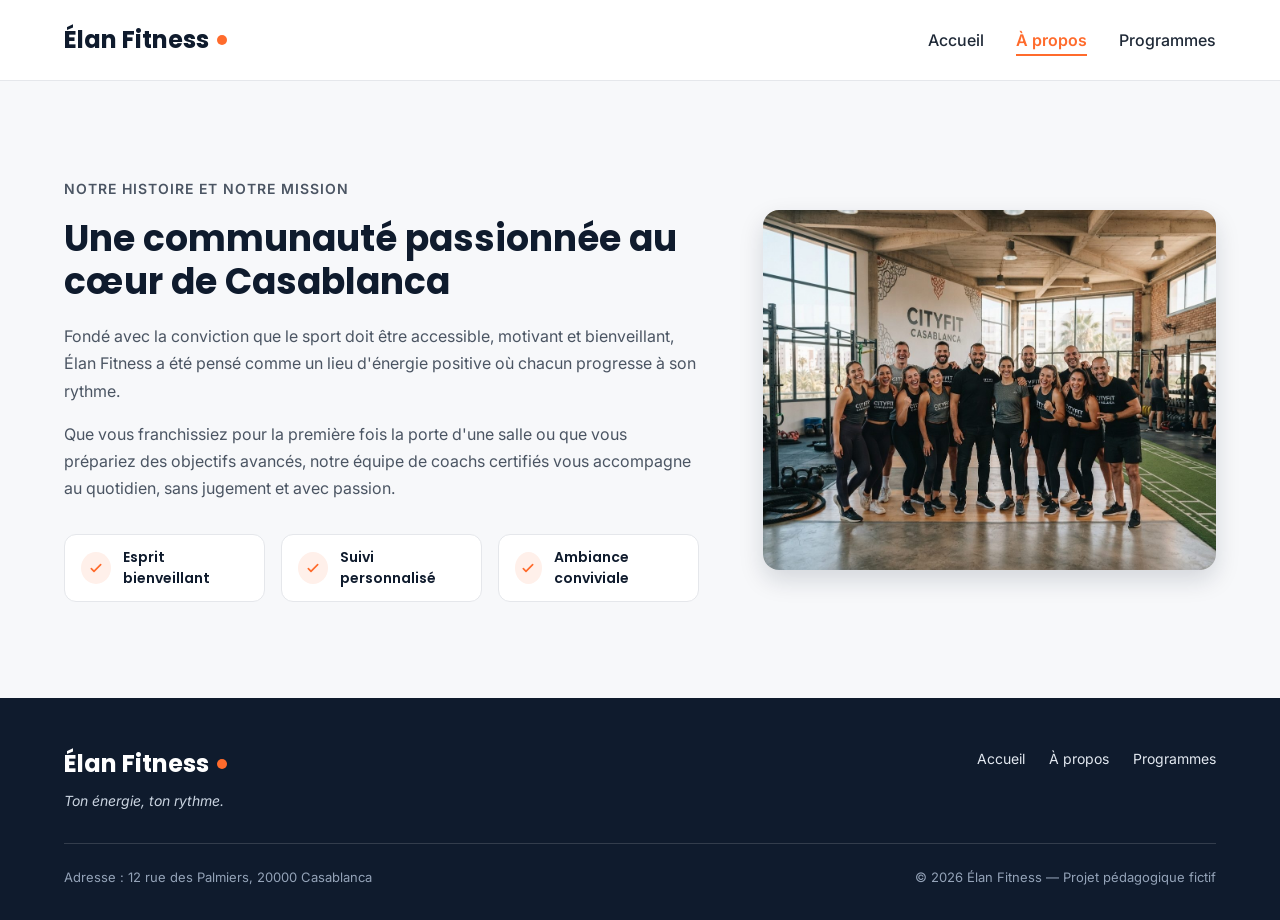
==== about.html @ 5446af3e "brave 1" ====
<!DOCTYPE html>
<html lang="fr">
<head>
  <meta charset="UTF-8">
  <meta name="viewport" content="width=device-width, initial-scale=1">
  <meta name="description" content="Élan Fitness, salle de sport à Casablanca : musculation, yoga, cardio et boxe fitness avec des coachs diplômés. Réservez votre cours d'essai gratuit.">
  <title>Élan Fitness | Salle de sport à Casablanca</title>

  <link rel="preconnect" href="https://fonts.googleapis.com">
  <link rel="preconnect" href="https://fonts.gstatic.com" crossorigin>
  <link href="https://fonts.googleapis.com/css2?family=Inter:wght@400;500;600&family=Poppins:wght@600;700;800&display=swap" rel="stylesheet">

  <link rel="stylesheet" href="style.css">
</head>

<body>

  <header class="en-tete">
    <div class="conteneur en-tete-contenu">
      <a href="about.html" class="logo">Élan Fitness</a>

      <nav aria-label="Navigation principale">
        <ul class="menu">
          <li><a href="index.html" >Accueil</a></li>
          <li><a href="about.html"class="lien-actif">À propos</a></li>
          <li><a href="prog.html">Programmes</a></li>
        </ul>
        </ul>
      </nav>
    </div>
  </header>

  <main>
    <section id="a-propos" class="section">
      <div class="conteneur apropos-contenu">

        <div class="apropos-texte">
          <p class="sur-titre">Notre histoire et notre mission</p>
          <h2>Une communauté passionnée au cœur de Casablanca</h2>
          <p>
            Fondé avec la conviction que le sport doit être accessible, motivant et bienveillant,
            Élan Fitness a été pensé comme un lieu d'énergie positive où chacun progresse à son rythme.
          </p>
          <p>
            Que vous franchissiez pour la première fois la porte d'une salle ou que vous prépariez des
            objectifs avancés, notre équipe de coachs certifiés vous accompagne au quotidien, sans
            jugement et avec passion.
          </p>

          <ul class="valeurs">
            <li class="valeur">
              <div class="icone icone-petite"><img src="img/icone-check.svg" alt=""></div>
              <span>Esprit bienveillant</span>
            </li>
            <li class="valeur">
              <div class="icone icone-petite"><img src="img/icone-check.svg" alt=""></div>
              <span>Suivi personnalisé</span>
            </li>
            <li class="valeur">
              <div class="icone icone-petite"><img src="img/icone-check.svg" alt=""></div>
              <span>Ambiance conviviale</span>
            </li>
          </ul>
        </div>

        <img class="apropos-image" src="img/equipe.jpg" alt="L'équipe de coachs d'Élan Fitness réunie dans la salle">

      </div>
    </section>
      <footer class="pied-de-page">
    <div class="conteneur">

      <div class="pied-haut">
        <div>
          <p class="logo logo-clair">Élan Fitness</p>
          <p class="slogan">Ton énergie, ton rythme.</p>
        </div>

        <nav aria-label="Navigation du pied de page">
          <ul class="menu menu-pied">
            <li><a href="#accueil">Accueil</a></li>
            <li><a href="#a-propos">À propos</a></li>
            <li><a href="#programmes">Programmes</a></li>
          </ul>
        </nav>
      </div>

      <div class="pied-bas">
        <p>Adresse : 12 rue des Palmiers, 20000 Casablanca</p>
        <p>&copy; 2026 Élan Fitness — Projet pédagogique fictif</p>
      </div>

    </div>
  </footer>

</body>
</html>
---- style.css ----
* {
  box-sizing: border-box;
  margin: 0;
  padding: 0;
}

html {
  scroll-behavior: smooth;
}

body {
  font-family: 'Inter', Arial, sans-serif;
  font-size: 16px;
  line-height: 1.5;
  color: #1F2937;
  background-color: #F7F8FA;
}

h1, h2, h3, h4 {
  font-family: 'Poppins', Arial, sans-serif;
  color: #0F1B2D;
}

a {
  color: inherit;
  text-decoration: none;
}

ul {
  list-style: none;
}

img {
  display: block;
  max-width: 100%;
}

a:focus-visible,
button:focus-visible {
  outline: 3px solid #FF6B2C;
  outline-offset: 2px;
}

.conteneur {
  width: 100%;
  max-width: 1200px;
  margin: 0 auto;
  padding: 0 24px;
}

.section {
  padding: 96px 0;
}

.section-blanche {
  background-color: #FFFFFF;
  border-top: 1px solid #E5E7EB;
  border-bottom: 1px solid #E5E7EB;
}

.section-titre {
  max-width: 640px;
  margin: 0 auto 64px;
  text-align: center;
}

.section-titre h2 {
  font-size: 32px;
  margin-bottom: 16px;
}

.section-titre h3 {
  font-size: 26px;
  margin-bottom: 12px;
}

.section-titre p {
  color: #4B5563;
}

.sur-titre {
  font-size: 14px;
  font-weight: 600;
  color: #FF6B2C;
  text-transform: uppercase;
  letter-spacing: 1px;
  margin-bottom: 12px;
}

.bouton {
  display: inline-block;
  padding: 14px 28px;
  border-radius: 8px;
  font-size: 16px;
  font-weight: 600;
  text-align: center;
  cursor: pointer;
}

.bouton-principal {
  background-color: #FF6B2C;
  border: 1px solid #FF6B2C;
  color: #FFFFFF;
}

.bouton-principal:hover {
  background-color: #F05817;
}

.bouton-secondaire {
  background-color: #FFFFFF;
  border: 1px solid #0F1B2D;
  color: #0F1B2D;
}

.bouton-secondaire:hover {
  background-color: #F3F4F6;
}

.cartes {
  display: flex;
  gap: 24px;
}

.carte {
  flex: 1;
  background-color: #FFFFFF;
  border: 1px solid #E5E7EB;
  border-radius: 12px;
  box-shadow: 0 1px 3px rgba(15, 27, 45, 0.08);
}

.icone {
  width: 48px;
  height: 48px;
  background-color: #FFF0EA;
  border-radius: 8px;
  display: flex;
  align-items: center;
  justify-content: center;
}

.icone img {
  width: 24px;
  height: 24px;
}

.icone-petite {
  width: 32px;
  height: 32px;
  border-radius: 50%;
}

.icone-petite img {
  width: 16px;
  height: 16px;
}

.en-tete {
  position: sticky;
  top: 0;
  z-index: 10;
  background-color: #FFFFFF;
  border-bottom: 1px solid #E5E7EB;
}

.en-tete-contenu {
  height: 80px;
  display: flex;
  align-items: center;
  justify-content: space-between;
}

.logo {
  display: flex;
  align-items: center;
  font-family: 'Poppins', Arial, sans-serif;
  font-size: 24px;
  font-weight: 700;
  color: #0F1B2D;
}

.logo::after {
  content: "";
  width: 10px;
  height: 10px;
  margin-left: 8px;
  background-color: #FF6B2C;
  border-radius: 50%;
}

.menu {
  display: flex;
  gap: 32px;
}

.menu a {
  font-weight: 500;
  padding-bottom: 4px;
  border-bottom: 2px solid transparent;
}

.menu a:hover {
  color: #FF6B2C;
}

.menu .lien-actif {
  color: #FF6B2C;
  font-weight: 600;
  border-bottom-color: #FF6B2C;
}

.hero {
  padding: 64px 0 96px;
}

.hero-contenu {
  display: flex;
  align-items: center;
  gap: 32px;
}

.hero-texte {
  flex: 7;
}

.hero-texte h1 {
  font-size: 48px;
  font-weight: 800;
  line-height: 1.2;
  margin-bottom: 24px;
}

.hero-description {
  max-width: 520px;
  font-size: 18px;
  line-height: 1.6;
  color: #4B5563;
  margin-bottom: 32px;
}

.boutons {
  display: flex;
  flex-wrap: wrap;
  gap: 16px;
}

.hero-image {
  flex: 5;
  min-width: 0;
  height: 400px;
  object-fit: cover;
  border-radius: 16px;
  border: 1px solid #E5E7EB;
  box-shadow: 0 10px 25px rgba(15, 27, 45, 0.15);
}

.chiffres {
  display: flex;
  margin-top: 64px;
  padding: 32px;
  background-color: #FFFFFF;
  border: 1px solid #E5E7EB;
  border-radius: 12px;
  box-shadow: 0 1px 3px rgba(15, 27, 45, 0.08);
}

.chiffre {
  flex: 1;
  text-align: center;
  font-weight: 500;
  color: #0F1B2D;
}

.chiffre + .chiffre {
  border-left: 1px solid #E5E7EB;
}

.chiffre-nombre {
  font-family: 'Poppins', Arial, sans-serif;
  font-size: 36px;
  font-weight: 800;
  color: #FF6B2C;
}

.carte-avantage {
  padding: 24px;
  background-color: #F7F8FA;
  box-shadow: none;
}

.carte-avantage .icone {
  margin-bottom: 20px;
}

.carte-avantage h3 {
  font-size: 20px;
  margin-bottom: 8px;
}

.carte-avantage p {
  color: #4B5563;
  line-height: 1.6;
}

.apropos-contenu {
  display: flex;
  align-items: center;
  gap: 64px;
}

.apropos-texte {
  flex: 7;
}

.apropos-texte h2 {
  font-size: 36px;
  line-height: 1.2;
  margin-bottom: 20px;
}

.apropos-texte p {
  color: #4B5563;
  line-height: 1.7;
  margin-bottom: 16px;
}

.valeurs {
  display: flex;
  gap: 16px;
  margin-top: 32px;
}

.valeur {
  flex: 1;
  display: flex;
  align-items: center;
  gap: 12px;
  padding: 12px 16px;
  background-color: #FFFFFF;
  border: 1px solid #E5E7EB;
  border-radius: 12px;
  font-family: 'Poppins', Arial, sans-serif;
  font-size: 14px;
  font-weight: 600;
  color: #0F1B2D;
}

.apropos-image {
  flex: 5;
  min-width: 0;
  height: 360px;
  object-fit: cover;
  border-radius: 16px;
  box-shadow: 0 10px 25px rgba(15, 27, 45, 0.15);
}

.carte-programme {
  display: flex;
  flex-direction: column;
  overflow: hidden;
}

.carte-programme > img {
  width: 100%;
  height: 200px;
  object-fit: cover;
}

.programme-corps {
  flex: 1;
  display: flex;
  flex-direction: column;
  padding: 20px;
}

.programme-corps h3 {
  font-size: 20px;
  margin-bottom: 8px;
}

.programme-corps p {
  font-size: 15px;
  color: #4B5563;
}

.etiquette {
  align-self: flex-start;
  padding: 4px 10px;
  margin-bottom: 12px;
  border-radius: 6px;
  font-size: 12px;
  font-weight: 600;
}

.etiquette-orange {
  background-color: #FFEDE5;
  color: #C2410C;
}

.etiquette-bleue {
  background-color: #DBEAFE;
  color: #1D4ED8;
}

.etiquette-verte {
  background-color: #D1FAE5;
  color: #047857;
}

.programme-corps .duree {
  display: flex;
  align-items: center;
  gap: 8px;
  margin-top: auto;
  padding-top: 16px;
  border-top: 1px solid #E5E7EB;
  font-size: 13px;
  font-weight: 600;
  color: #0F1B2D;
}

.programme-corps h3 + p {
  margin-bottom: 16px;
}

.duree img {
  width: 16px;
  height: 16px;
}

.formules {
  margin-top: 96px;
}

.formule {
  position: relative;
  display: flex;
  flex-direction: column;
  padding: 28px;
}

.formule h4 {
  font-size: 20px;
}

.prix {
  margin: 8px 0 16px;
  font-family: 'Poppins', Arial, sans-serif;
  font-size: 30px;
  font-weight: 800;
  color: #FF6B2C;
}

.prix span {
  font-family: 'Inter', Arial, sans-serif;
  font-size: 16px;
  font-weight: 500;
  color: #4B5563;
}

.prix-note {
  margin: -8px 0 16px;
  font-size: 13px;
  color: #4B5563;
}

.formule-liste {
  flex: 1;
  margin-bottom: 24px;
}

.formule-liste li {
  padding-left: 28px;
  margin-bottom: 12px;
  font-size: 15px;
  background-image: url('img/icone-check.svg');
  background-repeat: no-repeat;
  background-position: left center;
  background-size: 16px;
}

.formule .bouton {
  display: block;
}

.formule-populaire {
  border: 2px solid #FF6B2C;
  box-shadow: 0 10px 25px rgba(255, 107, 44, 0.2);
}

.badge-populaire {
  position: absolute;
  top: -14px;
  left: 50%;
  transform: translateX(-50%);
  padding: 4px 14px;
  background-color: #FF6B2C;
  border-radius: 999px;
  font-size: 12px;
  font-weight: 700;
  text-transform: uppercase;
  color: #FFFFFF;
}

.pied-de-page {
  padding: 48px 0 32px;
  background-color: #0F1B2D;
  color: #FFFFFF;
}

.pied-haut {
  display: flex;
  justify-content: space-between;
  align-items: flex-start;
  padding-bottom: 32px;
  border-bottom: 1px solid rgba(255, 255, 255, 0.15);
}

.logo-clair {
  color: #FFFFFF;
}

.slogan {
  margin-top: 8px;
  font-size: 14px;
  font-style: italic;
  color: #CBD5E1;
}

.menu-pied {
  gap: 24px;
}

.menu-pied a {
  font-size: 14px;
  font-weight: 400;
  color: #E2E8F0;
}

.pied-bas {
  display: flex;
  justify-content: space-between;
  margin-top: 24px;
  font-size: 13px;
  color: #94A3B8;
}
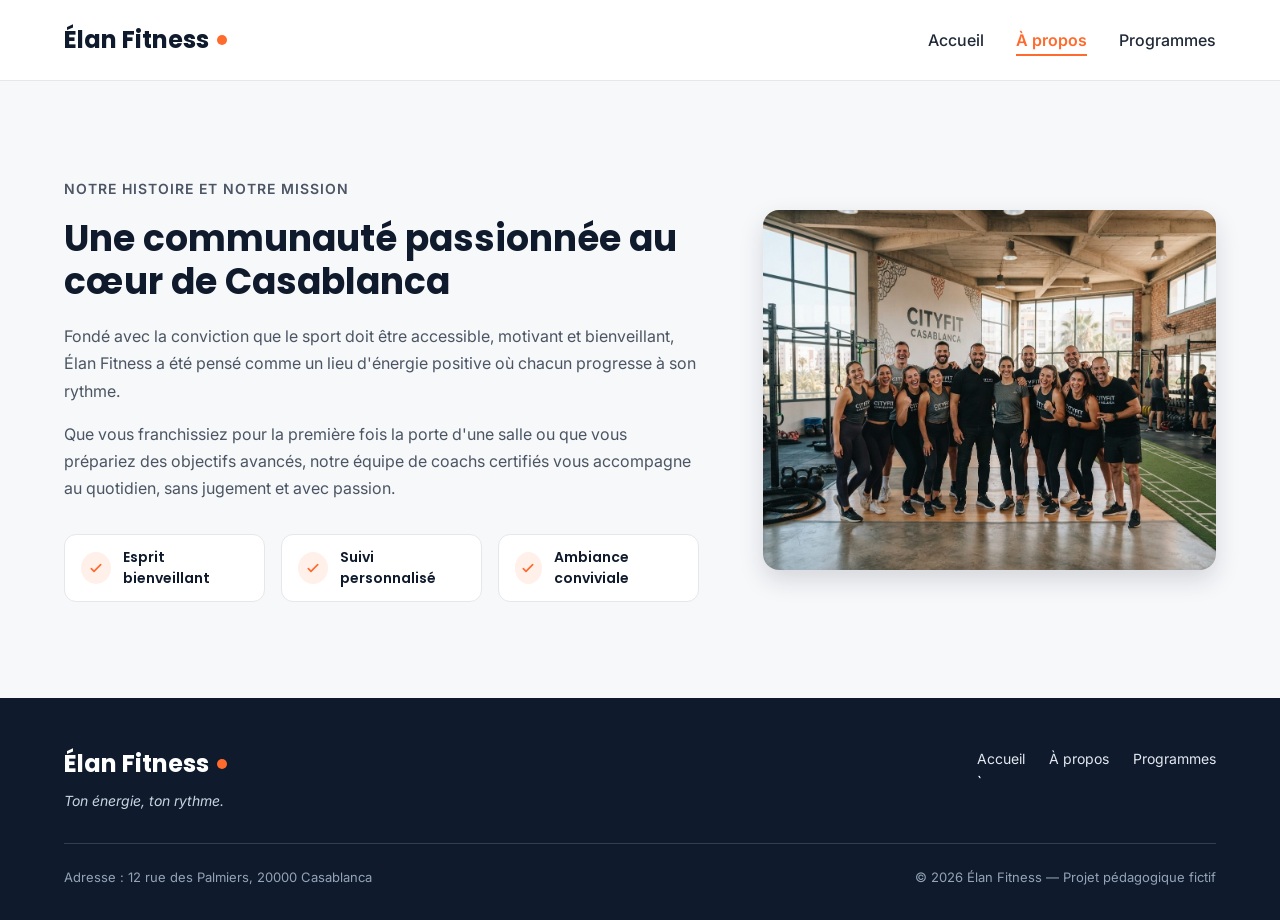
==== commit 39978d14: "update HTML" ====
--- a/about.html
+++ b/about.html
@@ -78,10 +78,10 @@
 
         <nav aria-label="Navigation du pied de page">
           <ul class="menu menu-pied">
-            <li><a href="#accueil">Accueil</a></li>
-            <li><a href="#a-propos">À propos</a></li>
-            <li><a href="#programmes">Programmes</a></li>
-          </ul>
+            <li><a href="index.html">Accueil</a></li>
+            <li><a href="about.html">À propos</a></li>
+            <li><a href="prog.html">Programmes</a></li>
+          </ul>`
         </nav>
       </div>
 
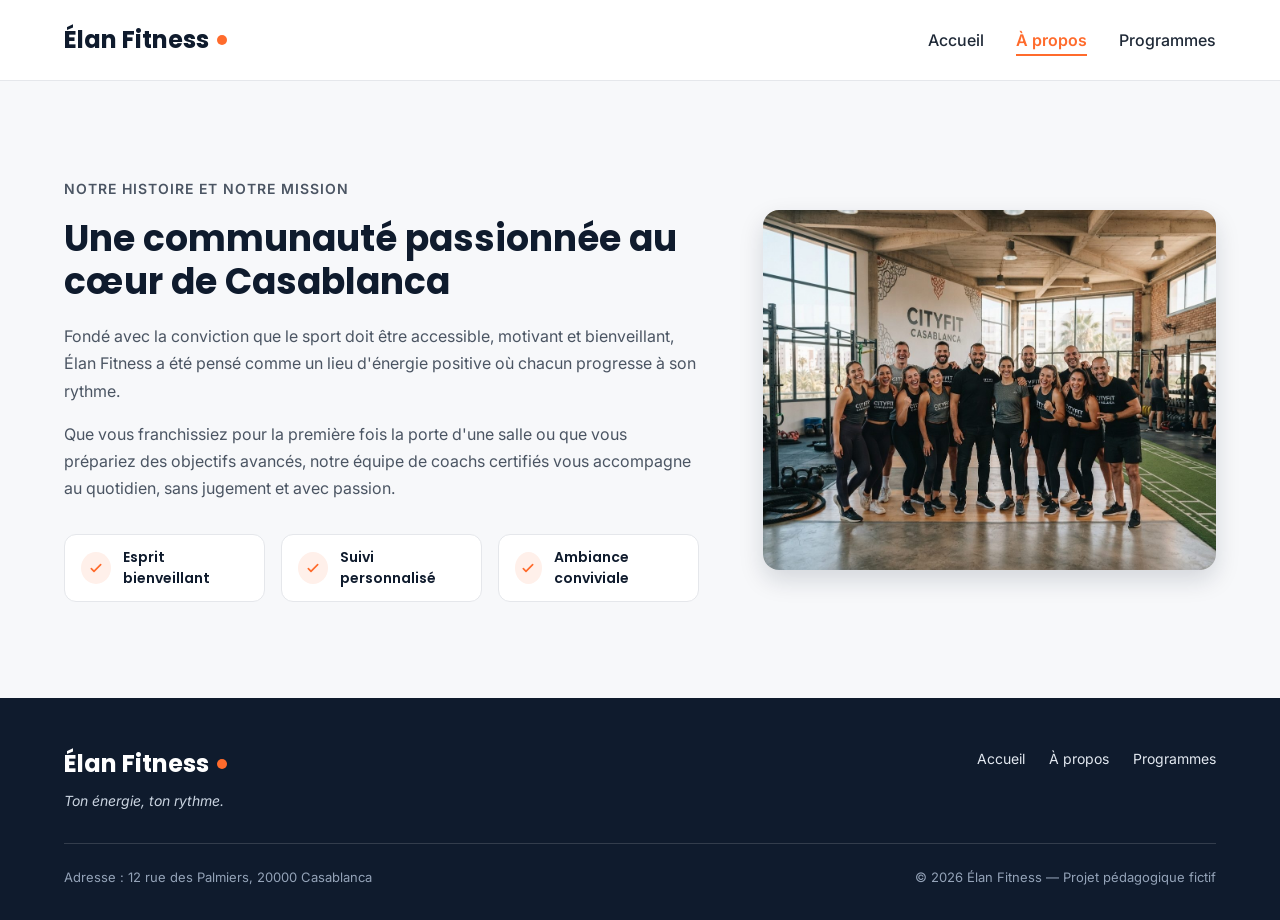
==== commit 26045cd1: "add contact page and some design" ====
--- a/about.html
+++ b/about.html
@@ -11,20 +11,20 @@
   <link href="https://fonts.googleapis.com/css2?family=Inter:wght@400;500;600&family=Poppins:wght@600;700;800&display=swap" rel="stylesheet">
 
   <link rel="stylesheet" href="style.css">
+  <link rel="shortcut icon" href="img/pngegg.png" type="image/x-icon">
 </head>
 
 <body>
 
   <header class="en-tete">
     <div class="conteneur en-tete-contenu">
-      <a href="about.html" class="logo">Élan Fitness</a>
+      <a href="index.html" class="logo">Élan Fitness</a>
 
       <nav aria-label="Navigation principale">
         <ul class="menu">
-          <li><a href="index.html" >Accueil</a></li>
-          <li><a href="about.html"class="lien-actif">À propos</a></li>
+          <li><a href="index.html">Accueil</a></li>
+          <li><a href="about.html" class="lien-actif">À propos</a></li>
           <li><a href="prog.html">Programmes</a></li>
-        </ul>
         </ul>
       </nav>
     </div>
@@ -67,7 +67,9 @@
 
       </div>
     </section>
-      <footer class="pied-de-page">
+  </main>
+
+  <footer class="pied-de-page">
     <div class="conteneur">
 
       <div class="pied-haut">
@@ -81,7 +83,7 @@
             <li><a href="index.html">Accueil</a></li>
             <li><a href="about.html">À propos</a></li>
             <li><a href="prog.html">Programmes</a></li>
-          </ul>`
+          </ul>
         </nav>
       </div>
 
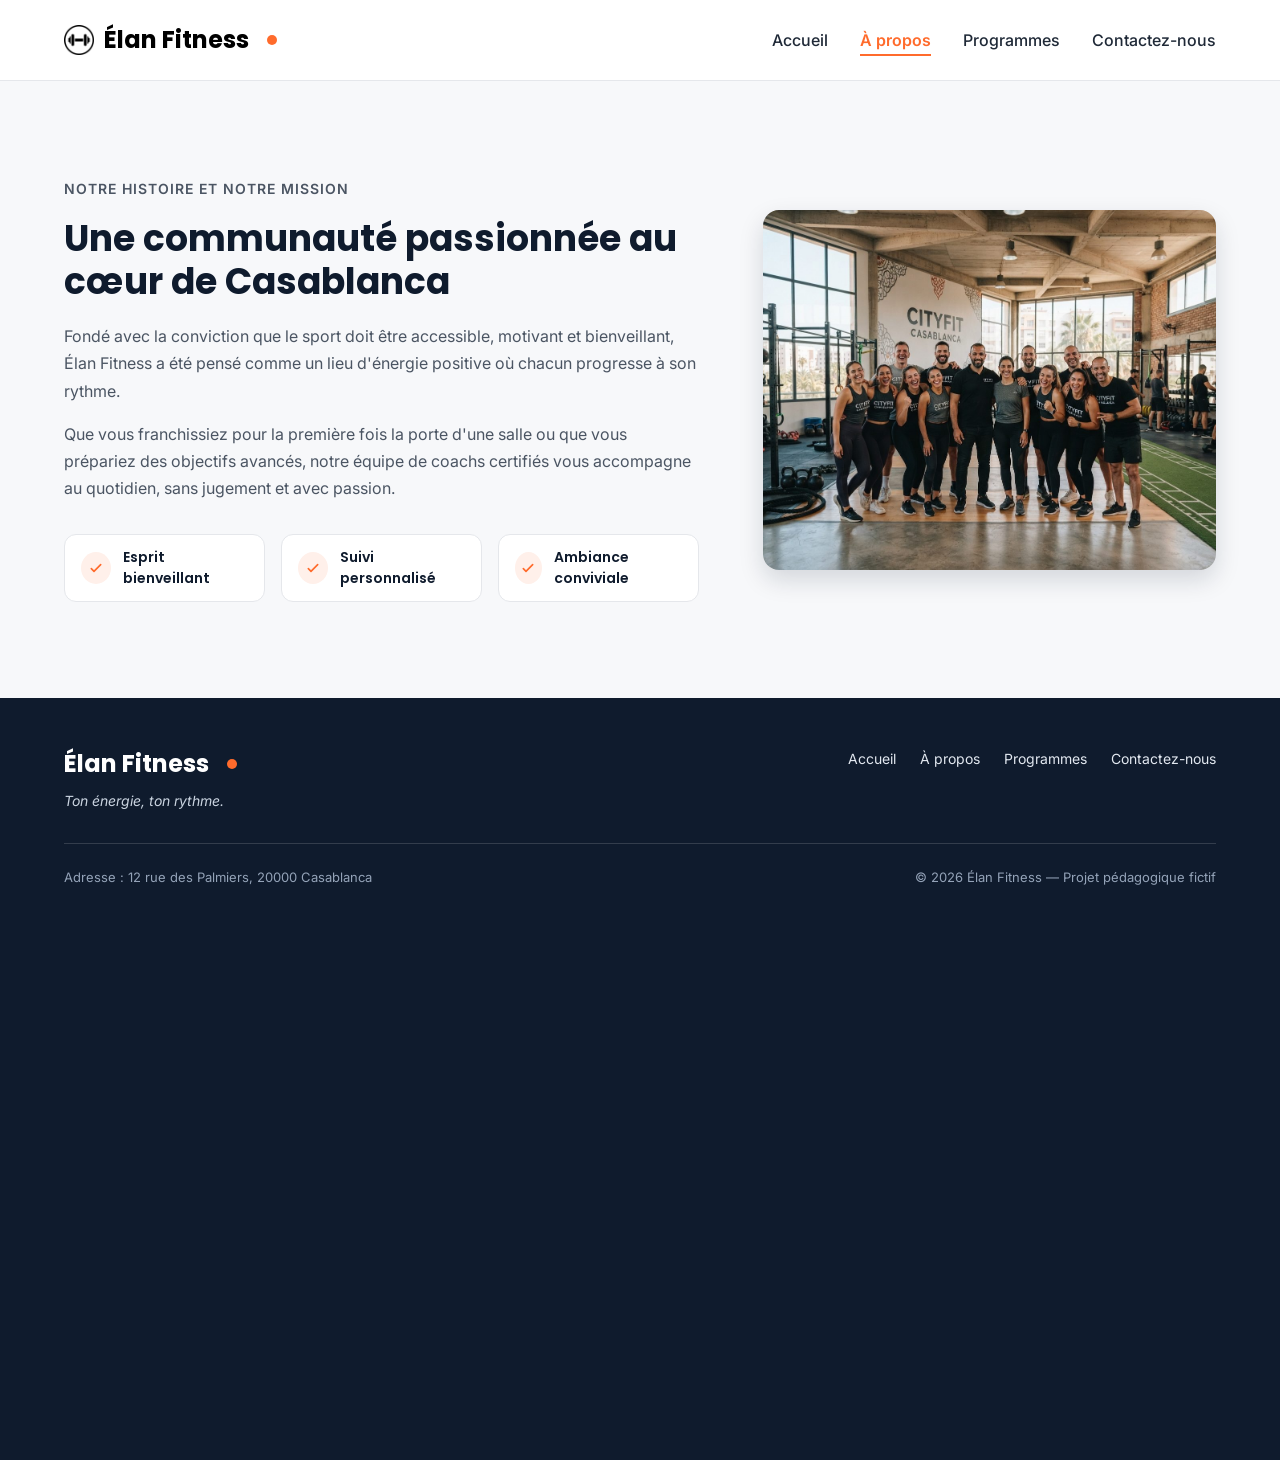
==== commit f9050fa7: "update complete fitness project" ====
--- a/about.html
+++ b/about.html
@@ -4,27 +4,32 @@
   <meta charset="UTF-8">
   <meta name="viewport" content="width=device-width, initial-scale=1">
   <meta name="description" content="Élan Fitness, salle de sport à Casablanca : musculation, yoga, cardio et boxe fitness avec des coachs diplômés. Réservez votre cours d'essai gratuit.">
-  <title>Élan Fitness | Salle de sport à Casablanca</title>
+  <title>Élan Fitness | À propos</title>
 
   <link rel="preconnect" href="https://fonts.googleapis.com">
   <link rel="preconnect" href="https://fonts.gstatic.com" crossorigin>
   <link href="https://fonts.googleapis.com/css2?family=Inter:wght@400;500;600&family=Poppins:wght@600;700;800&display=swap" rel="stylesheet">
+  <link rel="icon" type="image/png" href="img/pngegg.png">
+  <link rel="stylesheet" href="style.css">
 
-  <link rel="stylesheet" href="style.css">
-  <link rel="shortcut icon" href="img/pngegg.png" type="image/x-icon">
 </head>
 
 <body>
 
   <header class="en-tete">
     <div class="conteneur en-tete-contenu">
-      <a href="index.html" class="logo">Élan Fitness</a>
+      <a href="index.html" class="logo">
+        <img src="img/pngegg.png" alt="Logo Élan Fitness">
+        Élan Fitness
+        </a>
 
       <nav aria-label="Navigation principale">
         <ul class="menu">
-          <li><a href="index.html">Accueil</a></li>
-          <li><a href="about.html" class="lien-actif">À propos</a></li>
+          <li><a href="index.html" >Accueil</a></li>
+          <li><a href="about.html"class="lien-actif">À propos</a></li>
           <li><a href="prog.html">Programmes</a></li>
+          <li><a href="contact.html">Contactez-nous</a></li>
+        </ul>
         </ul>
       </nav>
     </div>
@@ -67,9 +72,7 @@
 
       </div>
     </section>
-  </main>
-
-  <footer class="pied-de-page">
+      <footer class="pied-de-page">
     <div class="conteneur">
 
       <div class="pied-haut">
@@ -83,6 +86,7 @@
             <li><a href="index.html">Accueil</a></li>
             <li><a href="about.html">À propos</a></li>
             <li><a href="prog.html">Programmes</a></li>
+            <li><a href="contact.html">Contactez-nous</a></li>
           </ul>
         </nav>
       </div>
@@ -93,6 +97,10 @@
       </div>
 
     </div>
+              <div class="mapss">
+            <iframe src="https://www.google.com/maps/embed?pb=!1m18!1m12!1m3!1d500.39354926201736!2d-9.257252489044832!3d32.237285098544554!2m3!1f0!2f0!3f0!3m2!1i1024!2i768!4f13.1!3m3!1m2!1s0xdac211719897669%3A0x6f59fa5bb517f58a!2sYoucode%20Safi!5e1!3m2!1sen!2sma!4v1791459671138!5m2!1sen!2sma" width="600" height="450" style="border:0;" allowfullscreen="" loading="lazy" referrerpolicy="strict-origin-when-cross-origin"></iframe>
+
+      </div>
   </footer>
 
 </body>
--- a/style.css
+++ b/style.css
@@ -85,6 +85,8 @@
   text-transform: uppercase;
   letter-spacing: 1px;
   margin-bottom: 12px;
+  border: #000000;
+  border-radius: 23PX;
 }
 
 .bouton {
@@ -177,7 +179,7 @@
   font-family: 'Poppins', Arial, sans-serif;
   font-size: 24px;
   font-weight: 700;
-  color: #0F1B2D;
+  color: #000000;
 }
 
 .logo::after {
@@ -198,6 +200,7 @@
   font-weight: 500;
   padding-bottom: 4px;
   border-bottom: 2px solid transparent;
+    transition: 0.3s;
 }
 
 .menu a:hover {
@@ -545,3 +548,70 @@
   font-size: 13px;
   color: #94A3B8;
 }
+.logo {
+    display: flex;
+    align-items: center;
+    gap: 10px;
+}
+
+.logo img {
+    width: 30px;
+    height: 50px;
+    object-fit: contain;
+}
+.mapss {
+    margin-top: 40px;
+
+}
+
+.mapss iframe {
+    width: 62%;
+    height: 500px;
+    border: none;
+    border-radius: 20px;
+    display: block;
+    margin: 40px auto 0;
+}
+@media (max-width: 768px) {
+  .hero-contenu {
+    flex-direction: column;
+  }
+
+  .cartes {
+    flex-direction: column;
+  }
+
+  /* Fix header overflowing on mobile */
+  .en-tete-contenu {
+    height: auto;
+    padding: 12px 0;
+    flex-wrap: wrap;
+    gap: 12px;
+    justify-content: center;
+  }
+
+  .menu {
+    gap: 16px;
+    flex-wrap: wrap;
+    justify-content: center;
+  }
+
+  /* Stack footer items on mobile */
+  .pied-haut,
+  .pied-bas {
+    flex-direction: column;
+    gap: 24px;
+    align-items: center;
+    text-align: center;
+  }
+
+  /* Stack about and features sections */
+  .apropos-contenu {
+    flex-direction: column;
+    gap: 32px;
+  }
+
+  .valeurs {
+    flex-direction: column;
+  }
+}
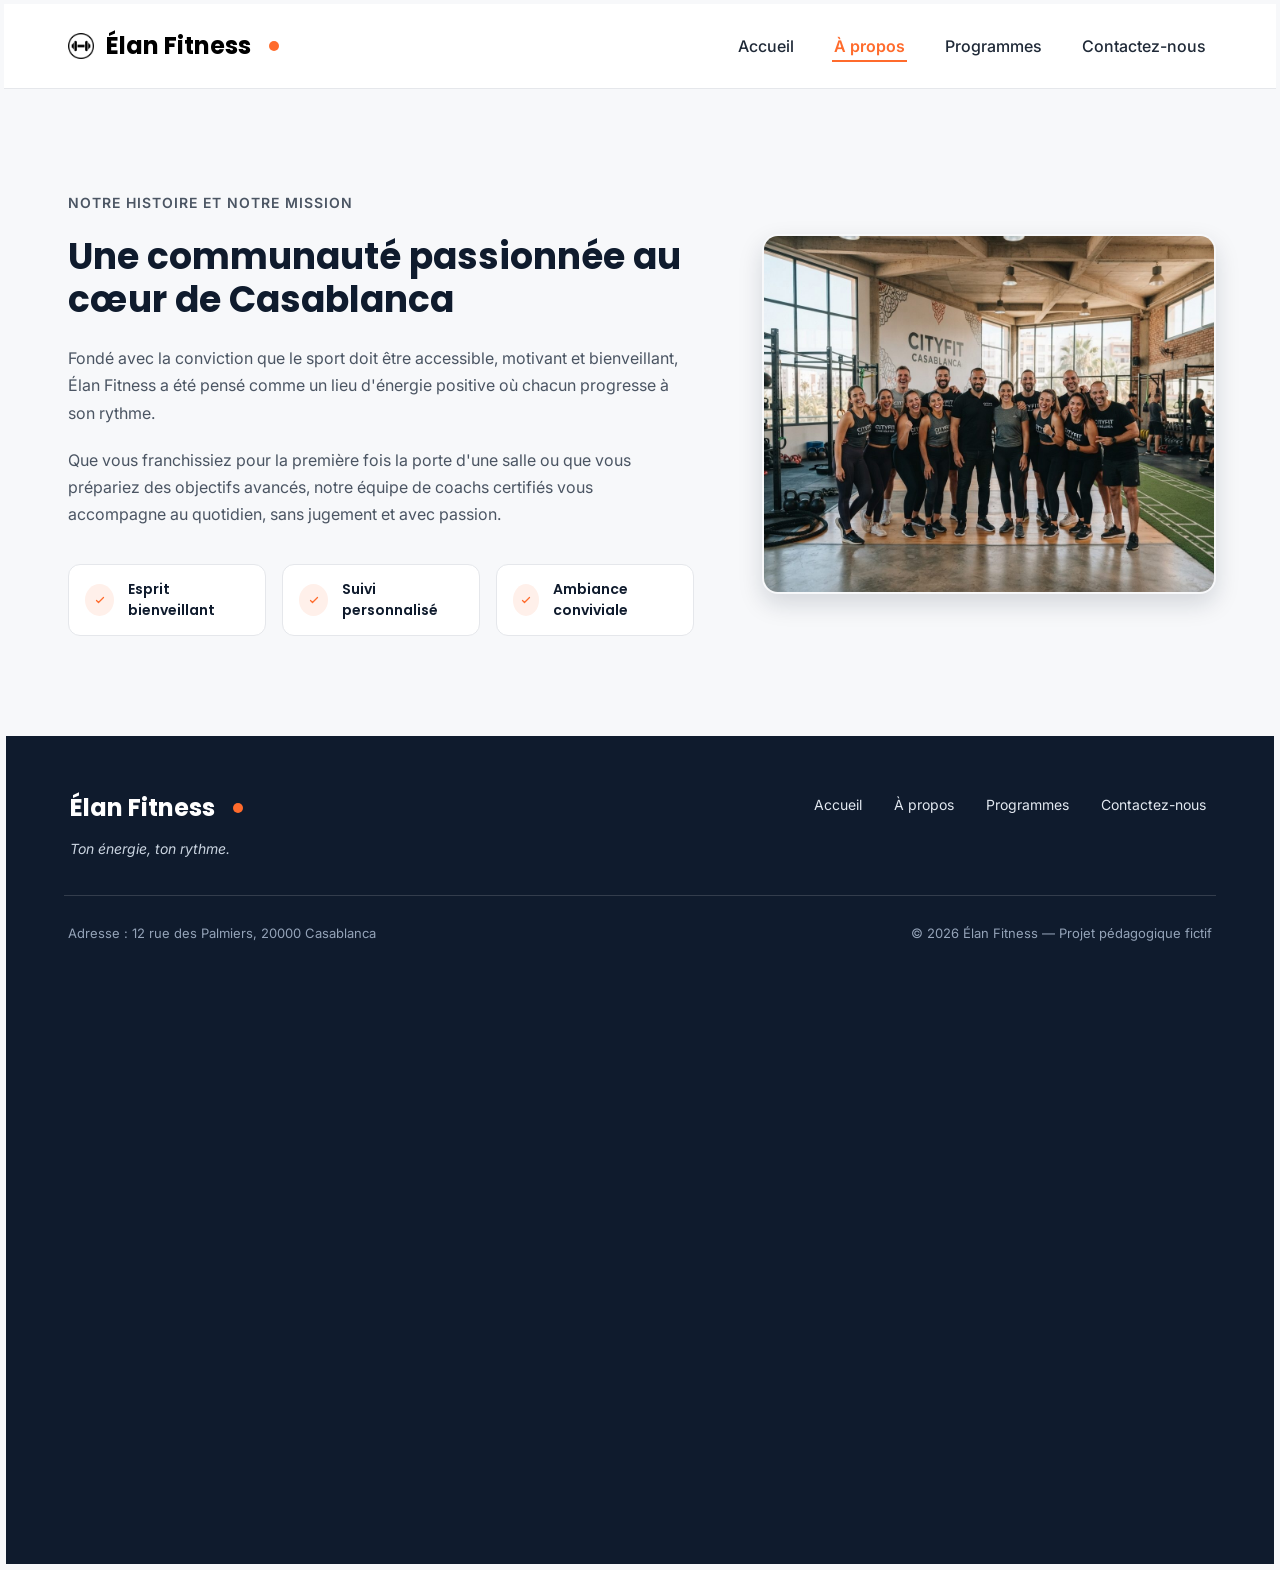
==== commit a7e86c98: "Update Elan Fitness pages2" ====
--- a/about.html
+++ b/about.html
@@ -22,7 +22,14 @@
         <img src="img/pngegg.png" alt="Logo Élan Fitness">
         Élan Fitness
         </a>
+      <input type="checkbox" id="menu-toggle">
 
+      <label for="menu-toggle" class="burger" >
+      <span class="bar1"></span>
+      <span class="bar2"></span>
+      <span class="bar3"></span>
+      </label>
+      <nav class="navigation-principale" aria-label="Navigation principale">
       <nav aria-label="Navigation principale">
         <ul class="menu">
           <li><a href="index.html" >Accueil</a></li>
--- a/style.css
+++ b/style.css
@@ -1,7 +1,7 @@
 * {
   box-sizing: border-box;
   margin: 0;
-  padding: 0;
+  padding: 2px;
 }
 
 html {
@@ -572,6 +572,9 @@
     display: block;
     margin: 40px auto 0;
 }
+
+
+
 @media (max-width: 768px) {
   .hero-contenu {
     flex-direction: column;
@@ -614,4 +617,52 @@
   .valeurs {
     flex-direction: column;
   }
+}
+/* Burger Menu */
+#menu-toggle {
+    display: none;
+}
+
+.burger {
+    display: none;
+    flex-direction: column;
+    gap: 5px;
+    cursor: pointer;
+        transform: translateX(-20px);
+}
+
+.burger span {
+      transform: translateX(-20px);
+    width: 28px;
+    height: 3px;
+    background-color: #FF6B2C;
+    border-radius: 3px;
+}
+
+@media (max-width: 768px) {
+
+    .en-tete-contenu {
+        flex-wrap: wrap;
+        justify-content: space-between;
+    }
+
+    .burger {
+        display: flex;
+    }
+
+    .navigation-principale {
+        display: none;
+        width: 100%;
+    }
+
+    #menu-toggle:checked ~ .navigation-principale {
+        display: block;
+    }
+
+    .navigation-principale .menu {
+        flex-direction: column;
+        gap: 15px;
+        padding: 15px 0;
+            transform: translateX(20px);
+    }
 }
